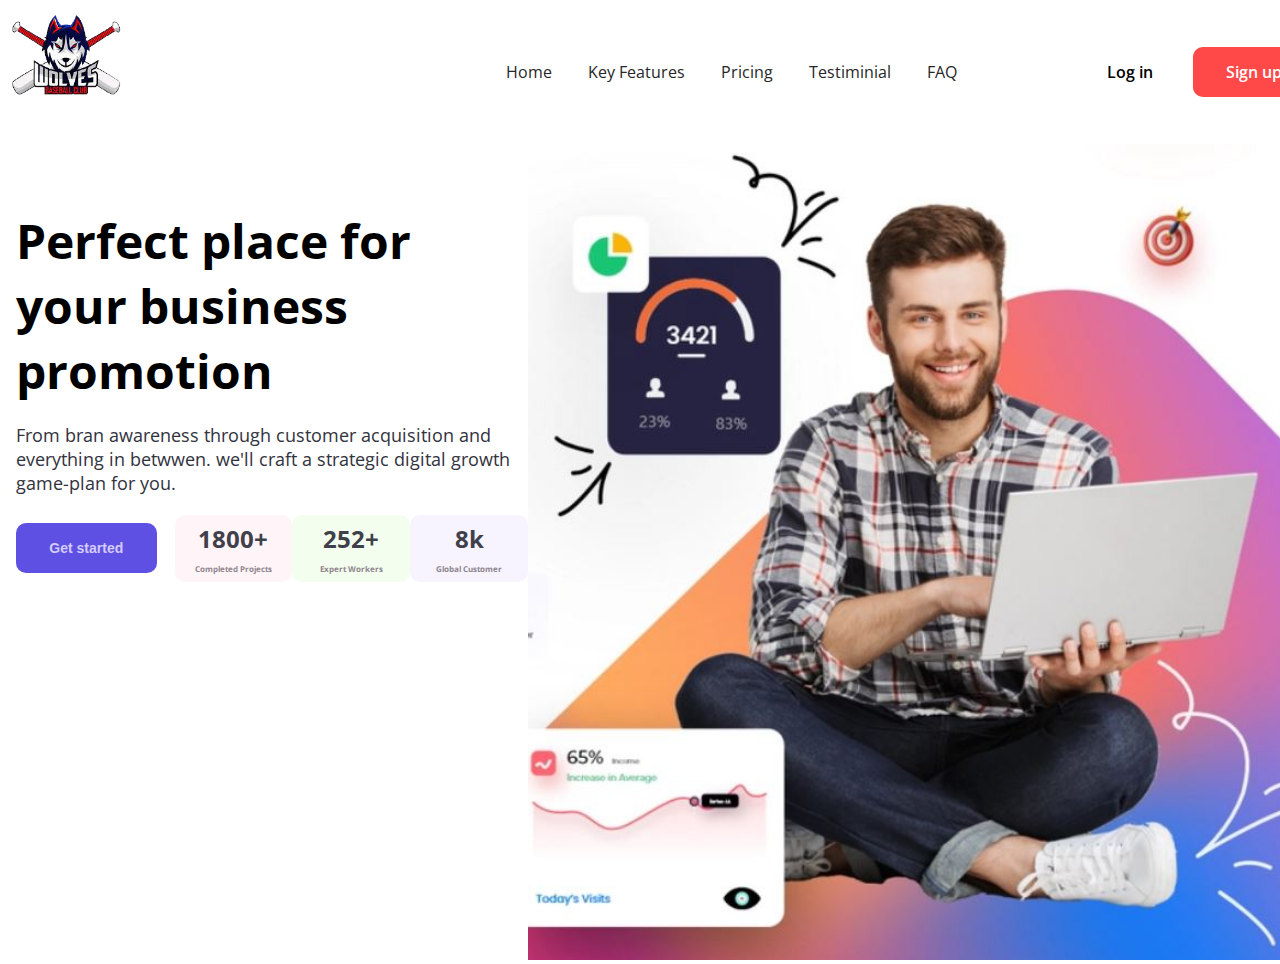
==== index.html @ 2c4e5adc "Enter" ====
<!DOCTYPE html>
<html lang="en">
<head>
    <meta charset="UTF-8">
    <meta http-equiv="X-UA-Compatible" content="IE=edge">
    <meta name="viewport" content="width=device-width, initial-scale=1.0">
    <link rel="stylesheet" href="./base.css">
    <link rel="stylesheet" href="./style.css">
    <link rel="preconnect" href="https://fonts.googleapis.com">
    <link rel="preconnect" href="https://fonts.gstatic.com" crossorigin>
    <link href="https://fonts.googleapis.com/css2?family=Open+Sans:wght@300;500&display=swap" rel="stylesheet">
</head>
<body>
    <div class="header-menu">
        <a href="" class="logo-menu">
            <img src="./image/logo.jpg" class="logo-menu-img" alt="">
        </a>
        <div class="menu">
            <ul>
                <li> Home</li>
                <li>Key Features</li>
                <li> Pricing</li>
                <li> Testiminial</li>
                <li> FAQ</li>
                <div class="log-regis">
                    <div class="login">
                        <button class="login-button">Log in</button>
                    </div>
                    <div class="register">
                        <button class="signup-button">Sign up</button>
                    </div>
                </div>
            </ul>
        </div>
    </div>
    <div class="index">
        <div class="main-introduction">
            <div class="introduction">
                <h1>Perfect place for <br> your business <br> promotion</h1>
            </div>
            <p> From bran awareness through customer acquisition and <br> everything in betwwen. we'll craft a strategic digital growth <br> game-plan for you.</p>
            <div class="introduction1">
                <button class="button-index"> Get started</button>
                <div class="information background-1">
                    <h2> 1800+</h2>
                    <h3> Completed Projects</h3>
                </div>
                <div class="information background-2">
                    <h2> 252+</h2>
                    <h3> Expert Workers</h3>
                </div>
                <div class="information background-3">
                     <h2> 8k</h2>
                     <h3> Global Customer</h3>
                </div>
            </div>
        </div>
        <div class="introduction-img">
            <img src="./image/index-img.JPG" alt="" class="image-index">
        </div>      
    </div>
</body>
</html>
---- base.css ----
body{
    margin:0;
    padding: 0;
    width: 100%;
    max-width: 1400px;
    margin: auto;
    background-color: #fff;
}

*{
    box-sizing: border-box;
}

li{
    list-style: none;
    text-decoration: none;
    font-size: 16px;
    cursor: pointer;
    font-family: 'Open Sans', sans-serif;
    color: #262626;
}
a{
    text-decoration: none;
}
ul{
    display: flex;
    align-items: center;
    height: 100%;
    margin: 0;
    justify-content: flex-end;
}
h1{
    font-family: 'Open Sans', sans-serif;
    font-size: 48px;
    color: #010101;
    margin: 0;
}
h2{
    font-family: 'Open Sans', sans-serif;
    color: #3F404A;
    line-height: 8px;
    text-align: center;
}
p{
    font-size: 18px;
    font-family: 'Open Sans', sans-serif;
    color: #32333D;
    padding: 20px 0;
    margin:0;
}
h3{
    font-family: 'Open Sans', sans-serif;
    color: #8D858D;
    text-align: center;
    font-size: 8px;
}

.background-1{
    background-color: #FFF4F8;
    border-radius: 10px;
}

.background-2{
    background-color: #F4FEEF;
    border-radius: 10px;
}

.background-3{
    background-color: #F7F3FF;
    border-radius: 10px;
---- style.css ----
.header-menu{
    width:100%;
    max-width: 1400px;
    height: 16vh;
    display: flex;
    margin: auto;
    justify-content: space-between;
    position: relative;
}


.logo-menu-img{
    width: 170px;
    height: 110px;
    position: absolute;
    left: -20px;
}

.menu{
    display: flex;
    padding-right: 64px;
    position: relative;
    left: -35%;
    transform: translateX(35%);
    flex-wrap: wrap;
}
li{
    padding: 0 18px;
}
.log-regis{
    display: flex;
    align-items: center;
    position: absolute;
    left: 105%;
    cursor:pointer;
    margin-right: 136px;
}

.login{ 

}
.login-button{
    width: 124px;
    height: 50px;
    border-radius: 10px;
    border: 10px solid transparent;
    background-color: #fff;  
    font-family: 'Open Sans', sans-serif;
    font-size: 16px;
    font-weight: 600;
    text-align: center;
}
button{
    cursor: pointer;
}
button:hover{
    opacity: 0.3;
}

.register{

}

.signup-button{
    width: 124px;
    height: 50px;
    border-radius: 10px ;
    border: 10px solid transparent;
    background-color: #ff4848;
    margin-right: 106px;
    font-family: 'Open Sans', sans-serif;
    font-size: 16px;
    color: #fff;
    font-weight: 600;
    text-align: center;
}

.index{
    width: 100%;
    float: right;
    display: flex;
    flex-direction: row;
}

.main-introduction{
    width: 512px;
    margin: 64px 0 0 16px;
}
.introduction{
}

.introduction1{
    display: flex;
    align-items: center;
}
.button-index{
    width: 144px;
    height: 50px;
    background-color: #5F50E4;
    border: none;
    border-radius: 10px;
    margin-right: 18px;
    color: #D4CBF6;
    font-size: 14px;
    font-weight: bold;
    cursor: pointer;
}
.button-index:hover{
    opacity: 0.3;
}

.information{
    width: 120px;
    padding: 0 18px;
}
.introduction-img{
    width: 100%;
}
.image-index{
    width: 107%;
    height: 100%;
}
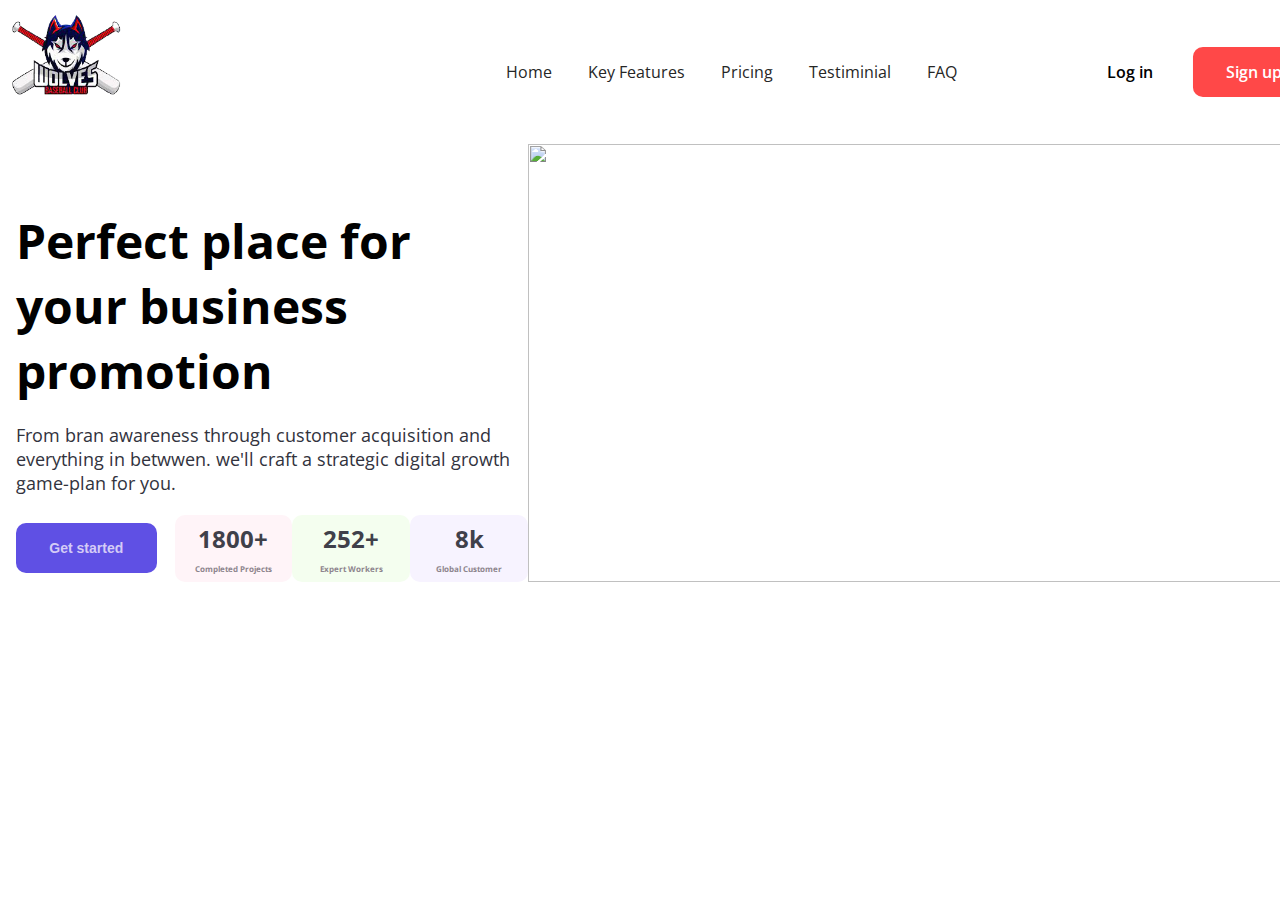
==== commit d969b21d: "enter" ====
--- a/index.html
+++ b/index.html
@@ -56,7 +56,7 @@
             </div>
         </div>
         <div class="introduction-img">
-            <img src="./image/index-img.JPG" alt="" class="image-index">
+            <img src="" alt="" class="image-index">
         </div>      
     </div>
 </body>
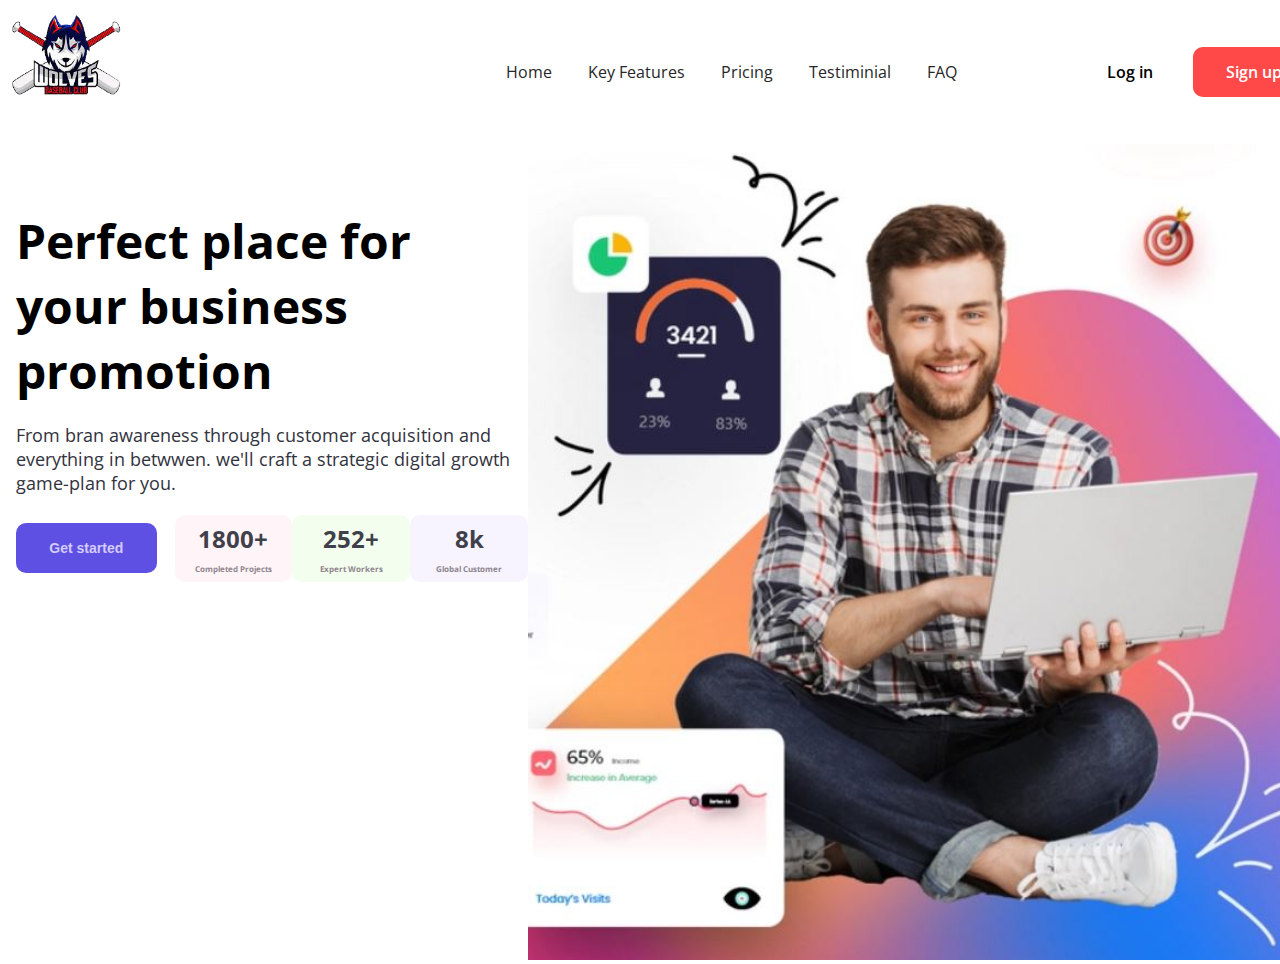
==== commit 546676fd: "enter" ====
--- a/index.html
+++ b/index.html
@@ -56,7 +56,7 @@
             </div>
         </div>
         <div class="introduction-img">
-            <img src="" alt="" class="image-index">
+            <img src="./image/index-img.JPG" alt="" class="image-index">
         </div>      
     </div>
 </body>
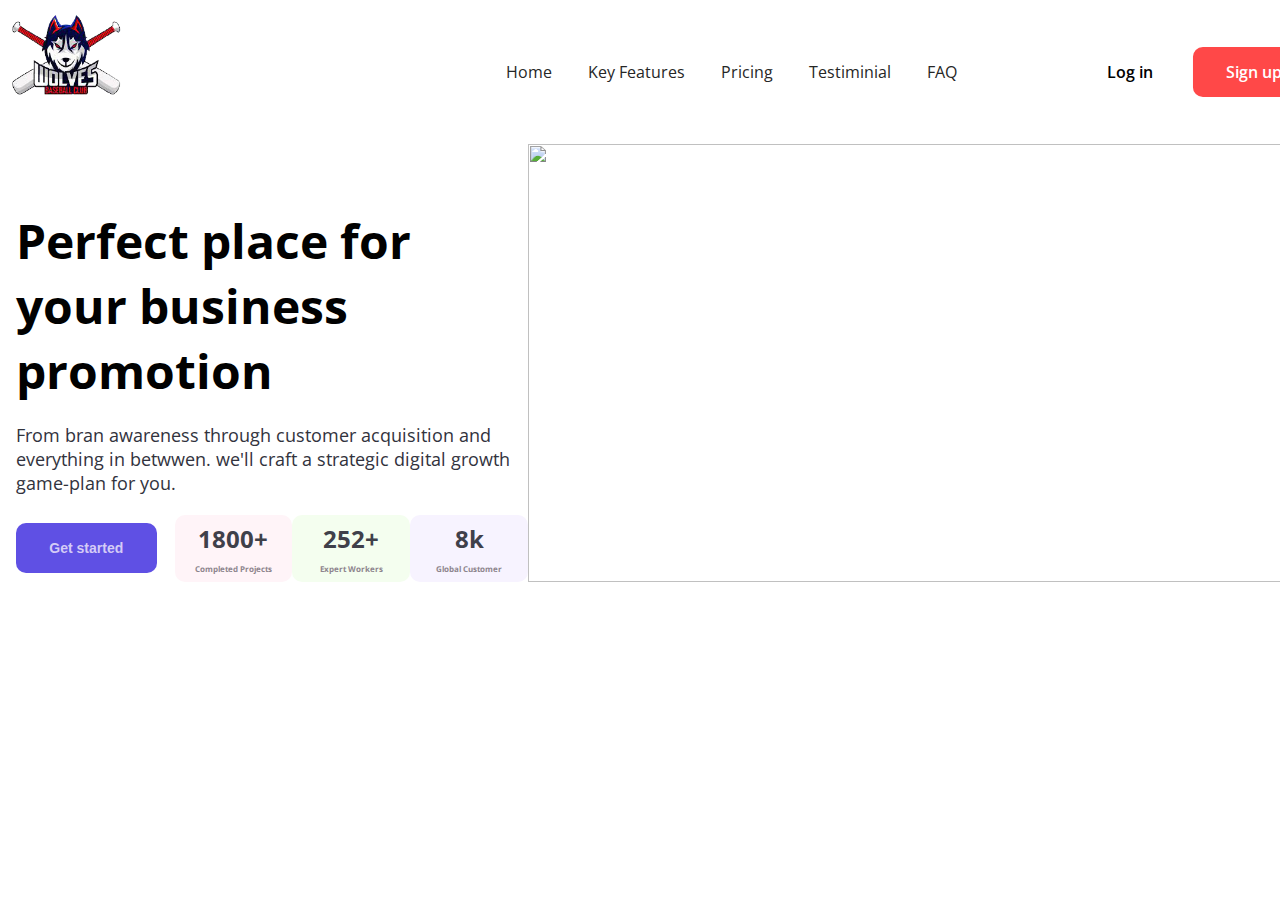
==== commit e14112e7: "enter" ====
--- a/index.html
+++ b/index.html
@@ -56,7 +56,7 @@
             </div>
         </div>
         <div class="introduction-img">
-            <img src="./image/index-img.JPG" alt="" class="image-index">
+            <img src="" alt="" class="image-index">
         </div>      
     </div>
 </body>
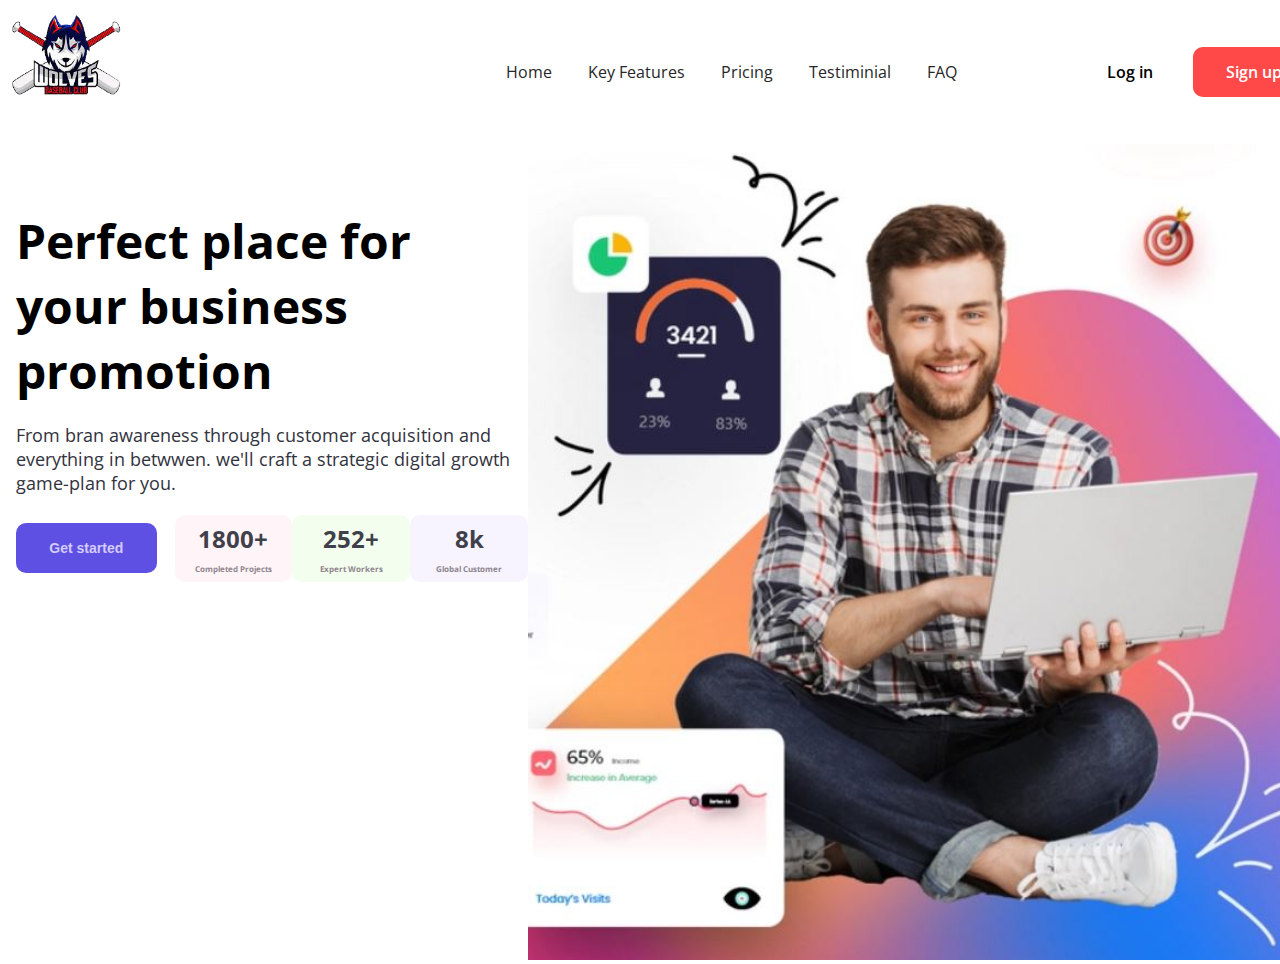
==== commit 49c22029: "enter" ====
--- a/index.html
+++ b/index.html
@@ -56,7 +56,7 @@
             </div>
         </div>
         <div class="introduction-img">
-            <img src="" alt="" class="image-index">
+            <img src="./image/index-img.JPG" alt="" class="image-index">
         </div>      
     </div>
 </body>
